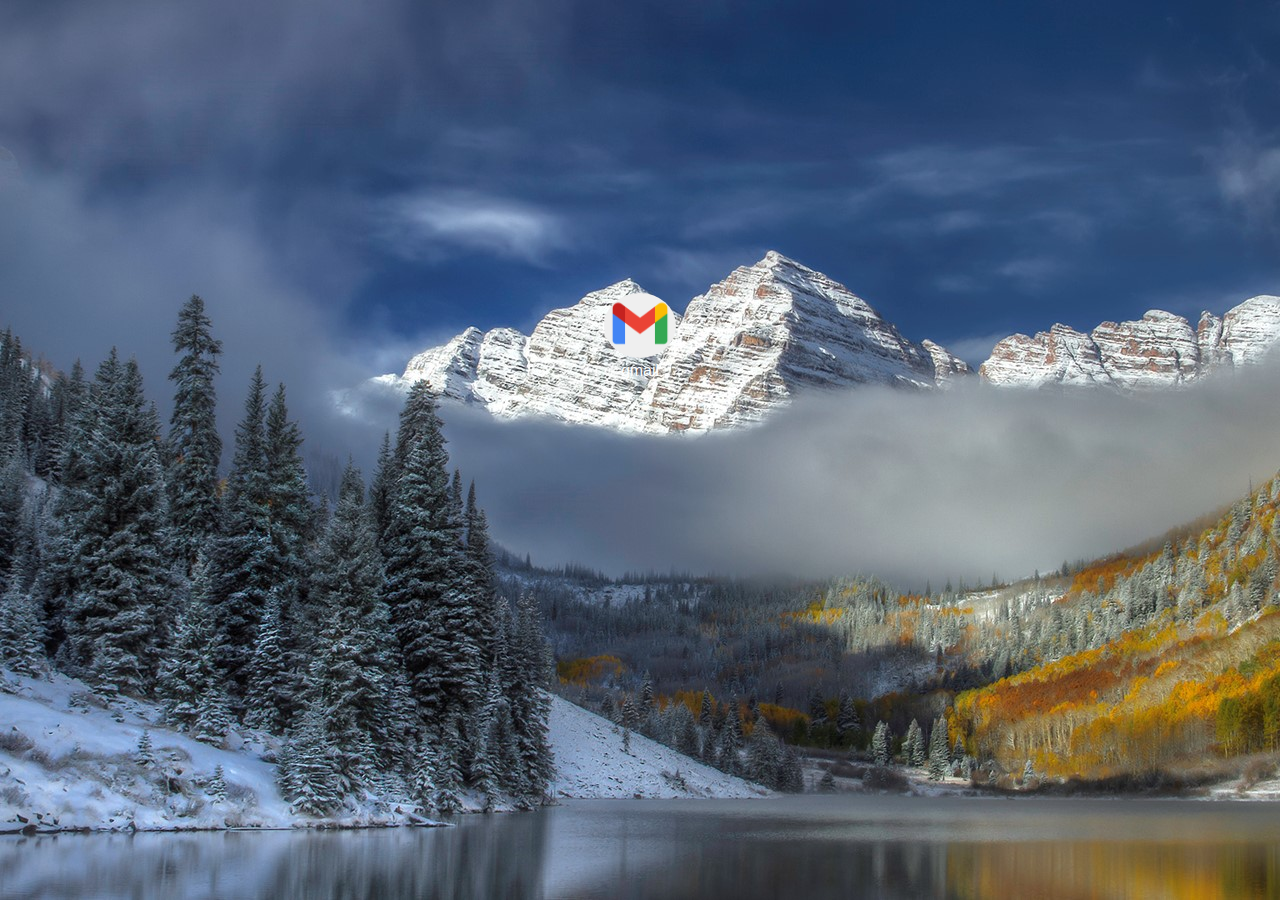
==== index.html @ 3d1fc56a "change path to fscript and CSS" ====
<!DOCTYPE html>
<html lang="en">
    <head>
        <meta charset="UTF-8">
        <meta name=""viewport" content="width=device-width, initial-scale=1.0" />
        <title>New Tab</title>
        <link rel="stylesheet" href="CSS/new_tab.css">
    </head>
    <body background="./Icons/generic_background.jpg">
        <div class="container" id="container">
            <div id="edit_form">
                <form id="icon_edit_form" class="" onsubmit="editIcon(event, class{})">
                    <h2>Edit Icon</h2>
                    <input type="text" name="Website Title" maxlength="14" placeholder="Website Title">
                    <input id="url_input" type="url" name="Website URL" placeholder="URL">
                    <input type="file" id="image_upload" name="Icon" accept="image/png, image/jpeg">
                    <label for="image_upload">Upload icon image (PNG, JPG)</label>
                    <input type="submit" name="Submit form">
                </form>
            </div>
            <div class="first-icon-row">
                <div class="icon-container">
                    <form class="btnForm" id="icon1" action="https://mail.google.com/mail/u/0/#inbox">
                        <button class="btn" id="btn-1" type="submit">
                            <img class="btn-image" src="./Icons/gmail.ico" alt="gmail icon">
                            <span class="sr-only">Link to favorite site</span>
                        </button>
                        <p class="btn-legend">gmail</p>
                    </form>
                </div>
            </div>
            <div class="second-icon-row">
            </div>
        </div>
        <script src="JS/index.js"></script>
    </body>
</html>
---- CSS/new_tab.css ----
html, body {
    margin: 0%;
    height: 100%;
    display: flex;
    flex-direction: column;
    overflow-x: hidden;
}

.container {
    width: 50%;
    height: 30%;
    position: absolute;
    top: 50%;
    left: 50%;
    transform: translate(-55%, -70%);
}

.first-icon-row {
    width: 100%;
    height: 50%;
    display: flex;
    padding: 5%;
    justify-content: center;
    align-content: center;
    flex-direction: row;
}

.second-icon-row {
    width: 100%;
    height: 50%;
    display: flex;
    padding: 5%;
    justify-content: center;
    align-content: center;
    flex-direction: row;
}

.icon-container {
    width: 100%;
    height: 50%;
    display: flex;    
    justify-content: center;
    align-content: center;
    box-sizing: border-box;
}

.btn {
    border-radius: 50%;
    border-style: hidden;
    cursor: pointer;
}

.btn-image {
    width: 60px;
    height: 60px;
}

.btn-legend {
    font-family: 'Trebuchet MS', 'Lucida Sans Unicode', 'Lucida Grande', 'Lucida Sans', Arial, sans-serif;
    color: white;
    text-align: center;
    margin-top: 5%;
}


#edit_form {
    display: none;
    position: absolute;
    top: -200px;
    background-color: rgb(255, 255, 255);
    padding: 2%;
    border-radius: 2%;
}

#image_upload {
    opacity: 0;
}

/*
* Visually hidden content for screen readers
*/
.sr-only:not(:focus):not(:active) {
    clip: rect(0 0 0 0); 
    clip-path: inset(100%); 
    height: 1px; 
    overflow: hidden; 
    position: absolute; 
    white-space: nowrap; 
    width: 1px;
}
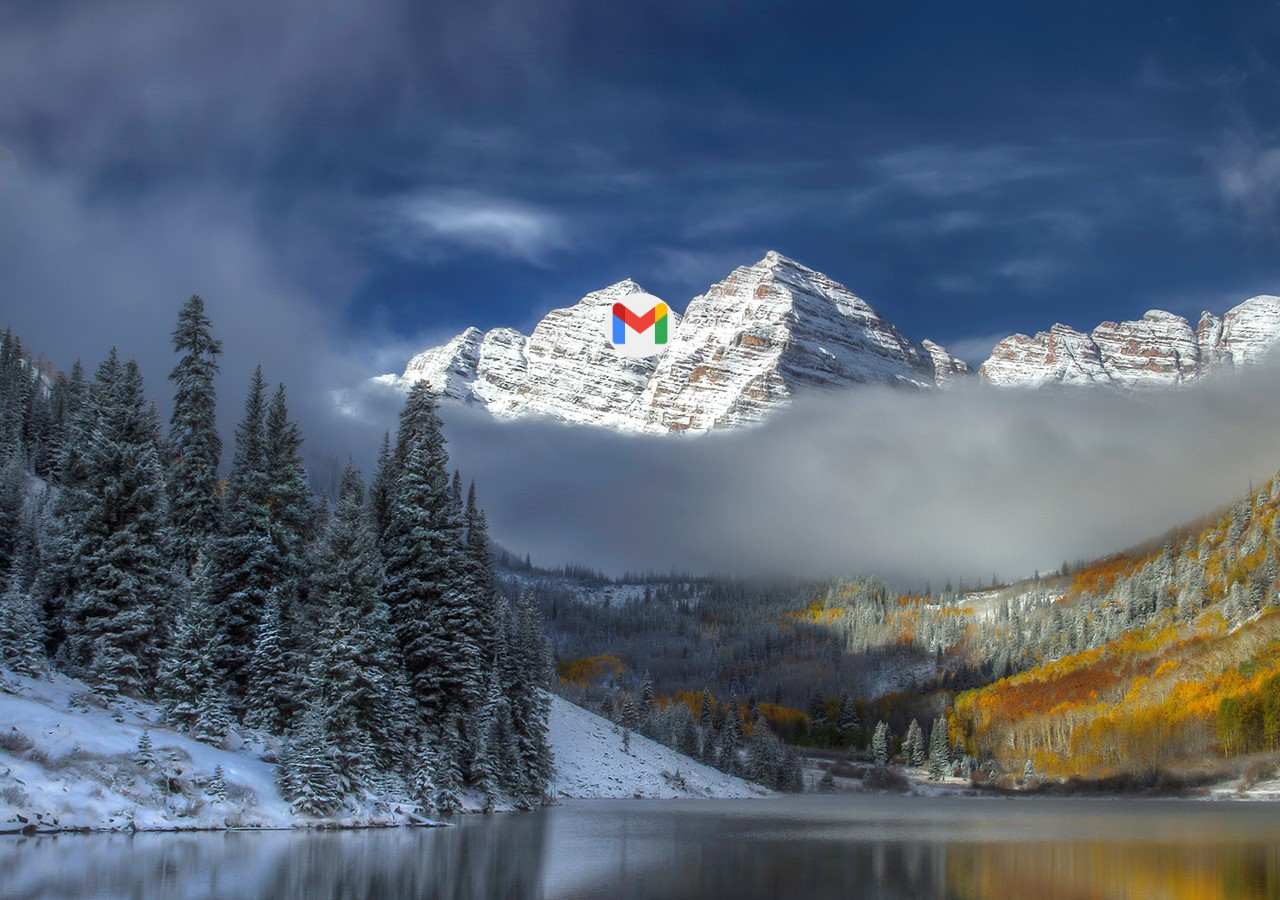
==== commit 7f399617: "change btn and text inside btn ID's to be unique" ====
--- a/index.html
+++ b/index.html
@@ -9,7 +9,7 @@
     <body background="./Icons/generic_background.jpg">
         <div class="container" id="container">
             <div id="edit_form">
-                <form id="icon_edit_form" class="" onsubmit="editIcon(event, class{})">
+                <form id="icon_edit_form" class="">
                     <h2>Edit Icon</h2>
                     <input type="text" name="Website Title" maxlength="14" placeholder="Website Title">
                     <input id="url_input" type="url" name="Website URL" placeholder="URL">
@@ -21,11 +21,11 @@
             <div class="first-icon-row">
                 <div class="icon-container">
                     <form class="btnForm" id="icon1" action="https://mail.google.com/mail/u/0/#inbox">
-                        <button class="btn" id="btn-1" type="submit">
+                        <button class="btn" id="icon1-btn" type="submit">
                             <img class="btn-image" src="./Icons/gmail.ico" alt="gmail icon">
                             <span class="sr-only">Link to favorite site</span>
                         </button>
-                        <p class="btn-legend">gmail</p>
+                        <p id="icon1-btn-legend" class="btn-legend"></p>
                     </form>
                 </div>
             </div>
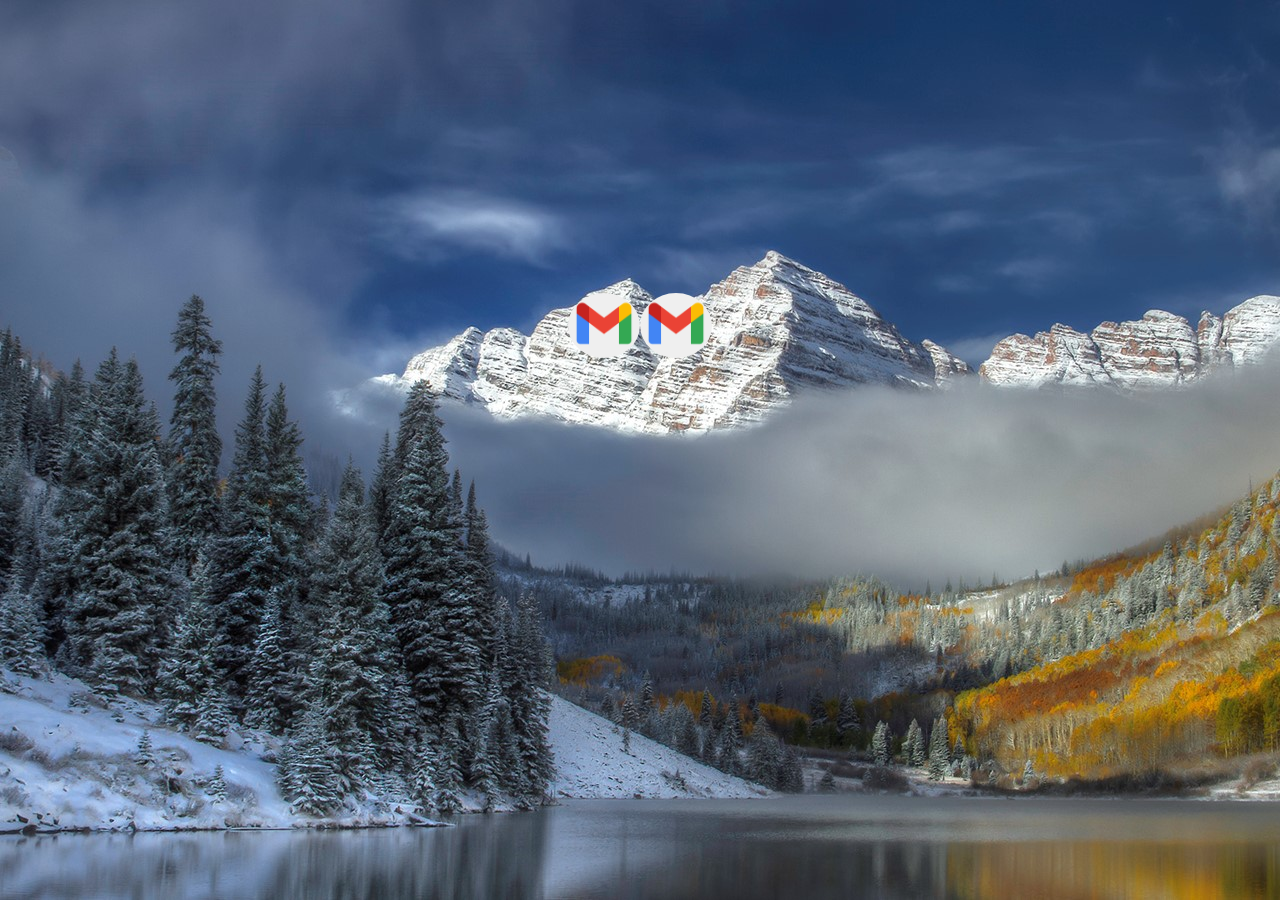
==== commit 5a4e3faf: "include another icon for testing" ====
--- a/index.html
+++ b/index.html
@@ -27,6 +27,13 @@
                         </button>
                         <p id="icon1-btn-legend" class="btn-legend"></p>
                     </form>
+                    <form class="btnForm" id="icon2" action="https://mail.google.com/mail/u/0/#inbox">
+                        <button class="btn" id="icon2-btn" type="submit">
+                            <img class="btn-image" src="./Icons/gmail.ico" alt="gmail icon">
+                            <span class="sr-only">Link to favorite site</span>
+                        </button>
+                        <p id="icon2-btn-legend" class="btn-legend"></p>
+                    </form>
                 </div>
             </div>
             <div class="second-icon-row">
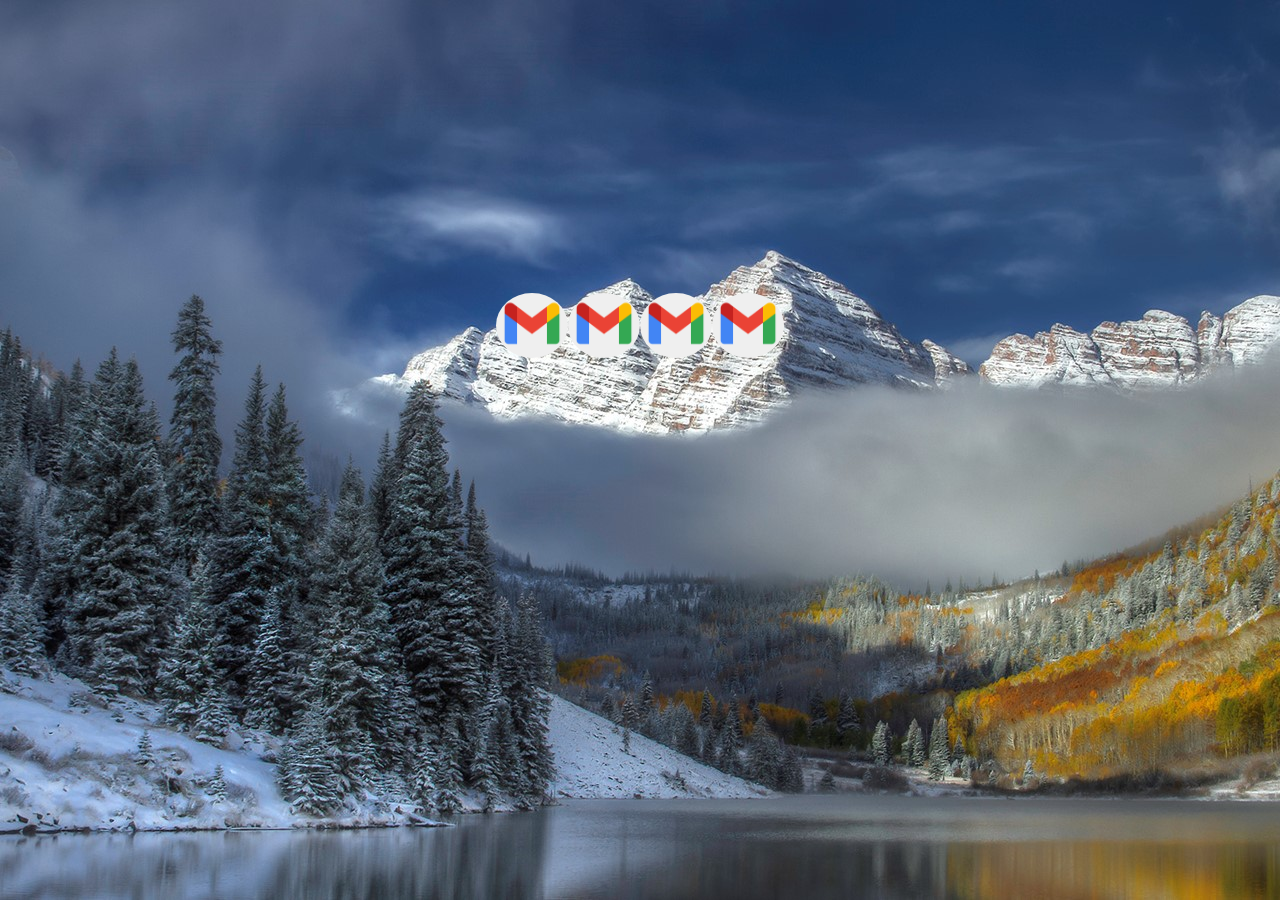
==== commit c8d84fbe: "erase fixed icon html" ====
--- a/index.html
+++ b/index.html
@@ -18,27 +18,16 @@
                     <input type="submit" name="Submit form">
                 </form>
             </div>
-            <div class="first-icon-row">
-                <div class="icon-container">
-                    <form class="btnForm" id="icon1" action="https://mail.google.com/mail/u/0/#inbox">
-                        <button class="btn" id="icon1-btn" type="submit">
-                            <img class="btn-image" src="./Icons/gmail.ico" alt="gmail icon">
-                            <span class="sr-only">Link to favorite site</span>
-                        </button>
-                        <p id="icon1-btn-legend" class="btn-legend"></p>
-                    </form>
-                    <form class="btnForm" id="icon2" action="https://mail.google.com/mail/u/0/#inbox">
-                        <button class="btn" id="icon2-btn" type="submit">
-                            <img class="btn-image" src="./Icons/gmail.ico" alt="gmail icon">
-                            <span class="sr-only">Link to favorite site</span>
-                        </button>
-                        <p id="icon2-btn-legend" class="btn-legend"></p>
-                    </form>
+            <div id="first-icon-row" class="first-icon-row">
+                <div id="first-icon-row-container" class="icon-container">
                 </div>
             </div>
-            <div class="second-icon-row">
+            <div id="second-icon-row" class="second-icon-row">
+                <div id="second-icon-row-container" class="icon-container">
+                </div>
             </div>
         </div>
+        <script src="JS/icons.js"></script>
         <script src="JS/index.js"></script>
     </body>
 </html>
